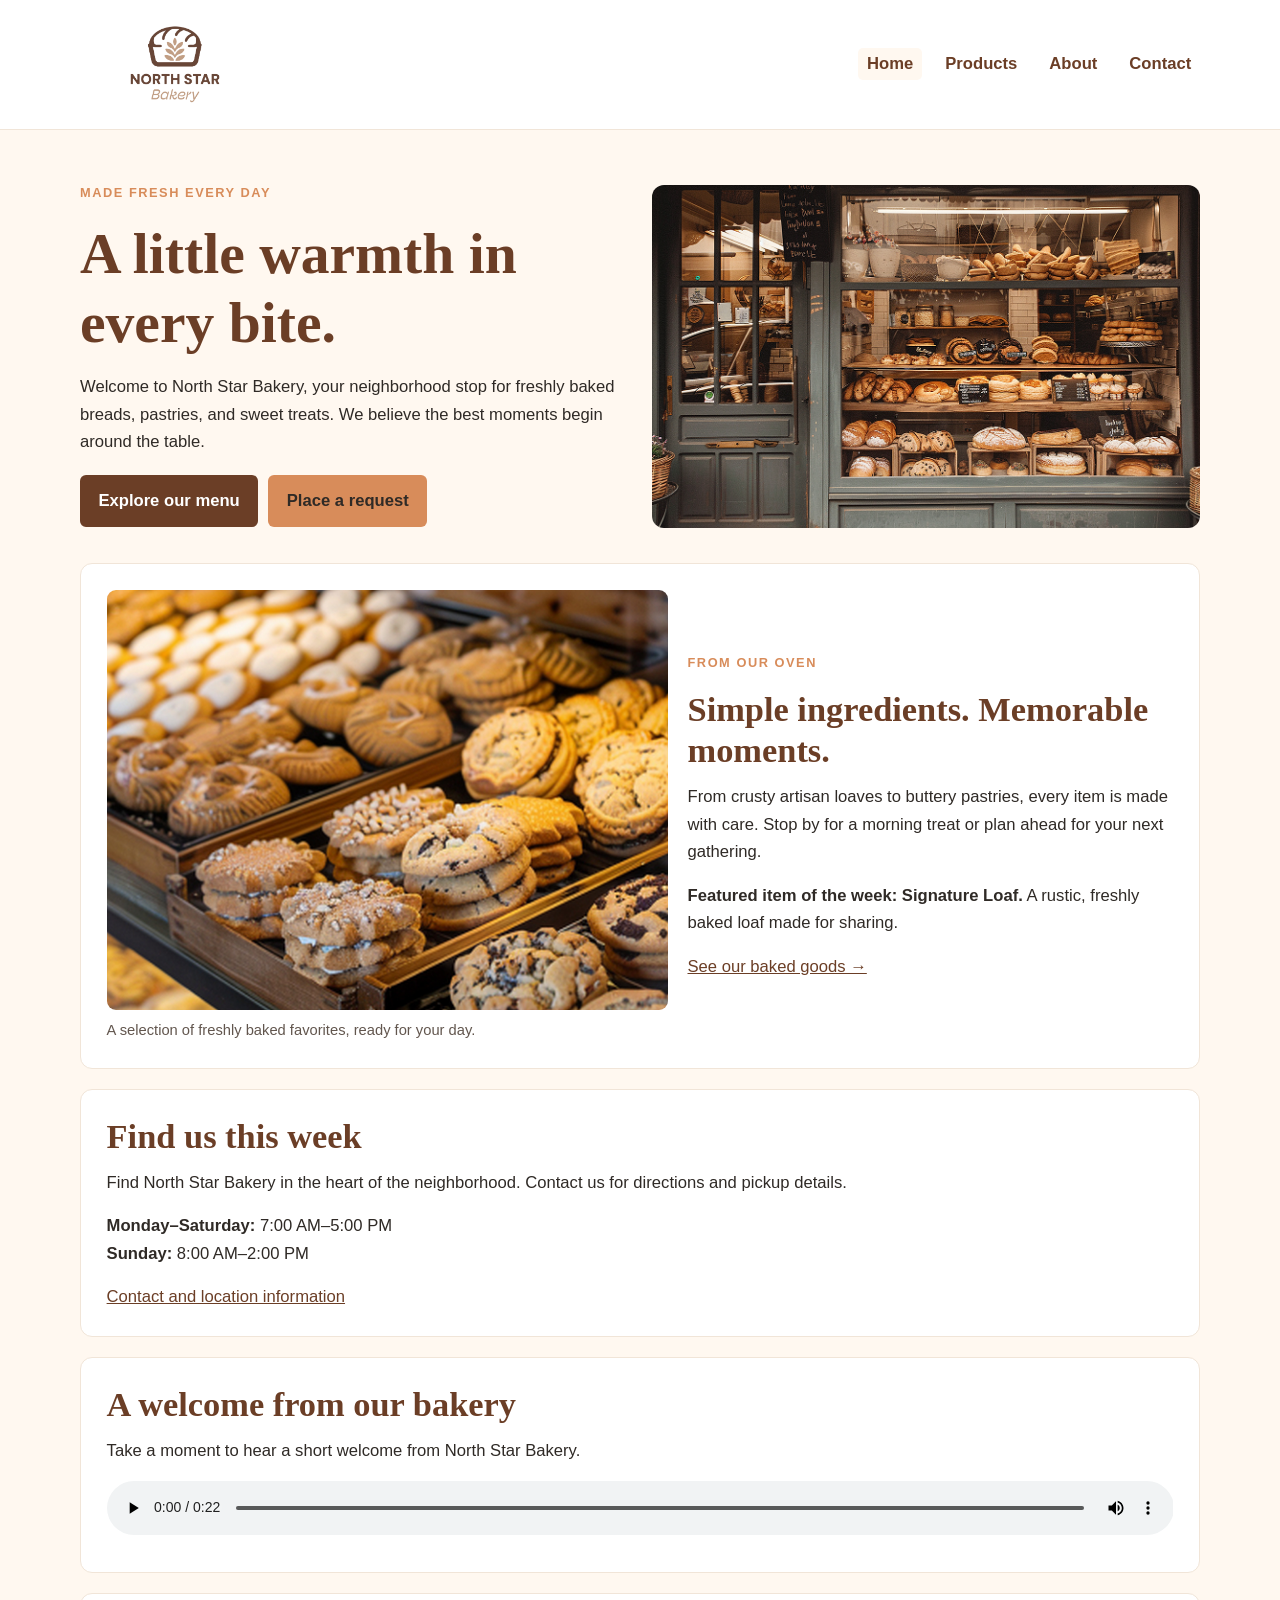
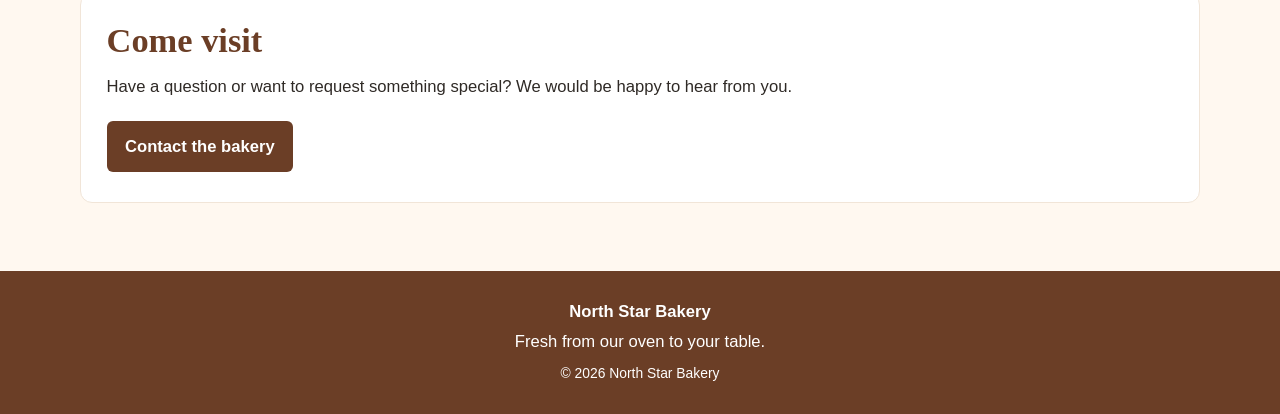
==== index.html @ 62cf56b2 "Add files via upload" ====
<!doctype html>
<html lang="en">
<head>
  <meta charset="utf-8">
  <meta name="viewport" content="width=device-width, initial-scale=1">
  <meta name="description" content="North Star Bakery — fresh breads, pastries, and handmade treats.">
  <title>Home | North Star Bakery</title>
  <link rel="stylesheet" href="css/styles.css">
</head>
<body>
  <a class="skip-link" href="#main">Skip to main content</a>
  <header class="site-header">
    <div class="header-inner">
      <a class="brand" href="index.html" aria-label="North Star Bakery home">
        <img src="images/bakery-logo.png" alt="North Star Bakery logo">
      </a>
      <nav aria-label="Main navigation"><ul><li><a href="index.html" aria-current="page">Home</a></li><li><a href="products.html">Products</a></li><li><a href="about.html">About</a></li><li><a href="contact.html">Contact</a></li></ul></nav>
    </div>
  </header>
  <main id="main">
    <section class="hero">
      <div class="hero-copy">
        <p class="eyebrow">Made fresh every day</p>
        <h1>A little warmth in every bite.</h1>
        <p>Welcome to North Star Bakery, your neighborhood stop for freshly baked breads, pastries, and sweet treats. We believe the best moments begin around the table.</p>
        <a class="button" href="products.html">Explore our menu</a>
        <a class="button secondary" href="contact.html">Place a request</a>
      </div>
      <div class="hero-image">
        <img src="images/bakery-storefront.png" alt="North Star Bakery storefront with fresh baked goods displayed in the window">
      </div>
    </section>
    <section class="split panel">
      <figure class="feature-figure">
        <picture>
          <source media="(min-width: 700px)" srcset="images/bakery-feature-large.png">
          <img src="images/bakery-feature-small.png" alt="Freshly baked cookies and pastries arranged in the bakery display">
        </picture>
        <figcaption>A selection of freshly baked favorites, ready for your day.</figcaption>
      </figure>
      <div>
        <p class="eyebrow">From our oven</p>
        <h2>Simple ingredients. Memorable moments.</h2>
        <p>From crusty artisan loaves to buttery pastries, every item is made with care. Stop by for a morning treat or plan ahead for your next gathering.</p>
        <p><strong>Featured item of the week: Signature Loaf.</strong> A rustic, freshly baked loaf made for sharing.</p>
        <a href="products.html">See our baked goods →</a>
      </div>
    </section>
    <section class="panel visit-summary">
      <h2>Find us this week</h2>
      <p>Find North Star Bakery in the heart of the neighborhood. Contact us for directions and pickup details.</p>
      <p><strong>Monday–Saturday:</strong> 7:00 AM–5:00 PM<br><strong>Sunday:</strong> 8:00 AM–2:00 PM</p>
      <a href="contact.html">Contact and location information</a>
    </section>
    <section class="panel">
      <h2>A welcome from our bakery</h2>
      <p>Take a moment to hear a short welcome from North Star Bakery.</p>
      <audio controls preload="metadata">
        <source src="media/bakery-welcome.mp3" type="audio/mpeg">
        Your browser does not support the audio player. Please visit us in person to experience North Star Bakery.
      </audio>
    </section>
    <section class="panel">
      <h2>Come visit</h2>
      <p>Have a question or want to request something special? We would be happy to hear from you.</p>
      <a class="button" href="contact.html">Contact the bakery</a>
    </section>
  </main>
  <footer class="site-footer">
    <p><strong>North Star Bakery</strong></p>
    <p>Fresh from our oven to your table.</p>
    <p><small>&copy; 2026 North Star Bakery</small></p>
  </footer>
</body>
</html>
---- css/styles.css ----
:root {
  --cream: #FFF8F0;
  --brown: #6B3E26;
  --peach: #D88C5A;
  --charcoal: #2F2A26;
  --white: #FFFFFF;
  --soft: #F1E5D8;
  --max: 1120px;
}
* { box-sizing: border-box; }
html { scroll-behavior: smooth; }
body {
  margin: 0;
  background: var(--cream);
  color: var(--charcoal);
  font-family: Arial, Helvetica, sans-serif;
  line-height: 1.65;
}
img, video, audio { max-width: 100%; }
img { display: block; height: auto; }
a { color: var(--brown); }
a:hover { color: #8A4D2D; }
.skip-link {
  position: absolute; left: -9999px; top: 0;
  background: var(--white); padding: .75rem 1rem; z-index: 20;
}
.skip-link:focus { left: 1rem; top: 1rem; }
.site-header {
  background: var(--white);
  border-bottom: 1px solid var(--soft);
}
.header-inner {
  width: min(100% - 2rem, var(--max));
  margin: auto;
  display: flex;
  flex-direction: column;
  align-items: center;
  gap: .75rem;
  padding: .9rem 0;
}
.brand img { width: 190px; max-height: 100px; object-fit: contain; }
nav ul {
  list-style: none; display: flex; flex-wrap: wrap;
  justify-content: center; gap: .35rem .9rem;
  margin: 0; padding: 0;
}
nav a {
  text-decoration: none; font-weight: 700;
  padding: .4rem .55rem; border-radius: 5px;
}
nav a[aria-current="page"] { background: var(--cream); color: var(--brown); }
main { width: min(100% - 2rem, var(--max)); margin: 0 auto; padding: 2rem 0 3rem; }
h1, h2, h3 { color: var(--brown); font-family: Georgia, "Times New Roman", serif; line-height: 1.2; }
h1 { font-size: clamp(2.1rem, 7vw, 3.6rem); margin: 0 0 1rem; }
h2 { font-size: clamp(1.55rem, 4vw, 2.15rem); margin: 0 0 .75rem; }
h3 { font-size: 1.3rem; margin: .5rem 0; }
p { margin: 0 0 1rem; }
.hero {
  display: flex; flex-direction: column; gap: 1.5rem;
  align-items: center; margin-bottom: 2rem;
}
.hero-copy { flex: 1 1 50%; }
.hero-image { flex: 1 1 50%; width: 100%; }
.hero-image img { width: 100%; aspect-ratio: 16 / 10; object-fit: cover; border-radius: 12px; }
.eyebrow { color: var(--peach); font-weight: 700; letter-spacing: .12em; text-transform: uppercase; font-size: .8rem; }
.button {
  display: inline-block; background: var(--brown); color: var(--white);
  text-decoration: none; font-weight: 700; padding: .75rem 1.15rem;
  border-radius: 6px; margin: .25rem .35rem .25rem 0;
}
.button:hover { background: #4F2D1D; color: var(--white); }
.button.secondary { background: var(--peach); color: var(--charcoal); }
.panel {
  background: var(--white); border: 1px solid var(--soft);
  border-radius: 12px; padding: 1.25rem; margin: 1.25rem 0;
}
.split { display: flex; flex-direction: column; gap: 1.25rem; }
.feature-figure { margin: 0; }
.feature-figure img, .feature-figure video {
  width: 100%; border-radius: 9px; object-fit: cover;
}
.feature-figure img { aspect-ratio: 4 / 3; }
.feature-figure figcaption { color: #62564E; font-size: .92rem; margin-top: .5rem; }
.cards { display: flex; flex-direction: column; gap: 1rem; }
.product-card {
  background: var(--white); border: 1px solid var(--soft);
  border-radius: 12px; overflow: hidden; flex: 1 1 230px;
}
.product-card img { width: 100%; height: 210px; object-fit: cover; }
.product-card div { padding: 1rem; }
.product-card p { margin-bottom: 0; }
audio, video { display: block; width: 100%; margin: .75rem 0; }
video { background: var(--charcoal); }
form { display: grid; gap: .9rem; }
.request-fields { min-width: 0; margin: 0; padding: 1rem; border: 1px solid var(--soft); border-radius: 8px; display: grid; gap: .9rem; }
.request-fields legend { padding: 0 .4rem; color: var(--brown); font-family: Georgia, "Times New Roman", serif; font-weight: 700; }
.price-range { margin: .65rem 0 0; color: var(--brown); font-weight: 700; }
.text-card { display: flex; align-items: center; }
.form-row { display: grid; gap: .9rem; }
label { display: block; font-weight: 700; margin-bottom: .25rem; }
input, select, textarea {
  display: block; width: 100%; min-width: 0; padding: .75rem;
  border: 1px solid #9B8879; border-radius: 6px;
  background: var(--white); color: var(--charcoal); font: inherit;
}
textarea { min-height: 115px; resize: vertical; }
input:focus, select:focus, textarea:focus, a:focus-visible, button:focus-visible {
  outline: 3px solid var(--peach); outline-offset: 2px;
}
button {
  border: 0; cursor: pointer; font: inherit;
}
.note { font-size: .9rem; color: #62564E; }
.site-footer { background: var(--brown); color: var(--white); padding: 1.5rem 1rem; text-align: center; }
.site-footer p { margin: .2rem 0; }
.site-footer a { color: var(--white); }
@media (min-width: 700px) {
  .header-inner { flex-direction: row; justify-content: space-between; }
  .hero, .split { flex-direction: row; align-items: center; }
  .hero-copy, .hero-image, .split > * { min-width: 0; }
  .cards { flex-direction: row; flex-wrap: wrap; }
  .form-row { grid-template-columns: 1fr 1fr; }
  main { padding-top: 2.75rem; }
}
@media (min-width: 1024px) {
  main { padding-top: 3.25rem; }
  .panel { padding: 1.6rem; }
  body { font-size: 1.04rem; }
}
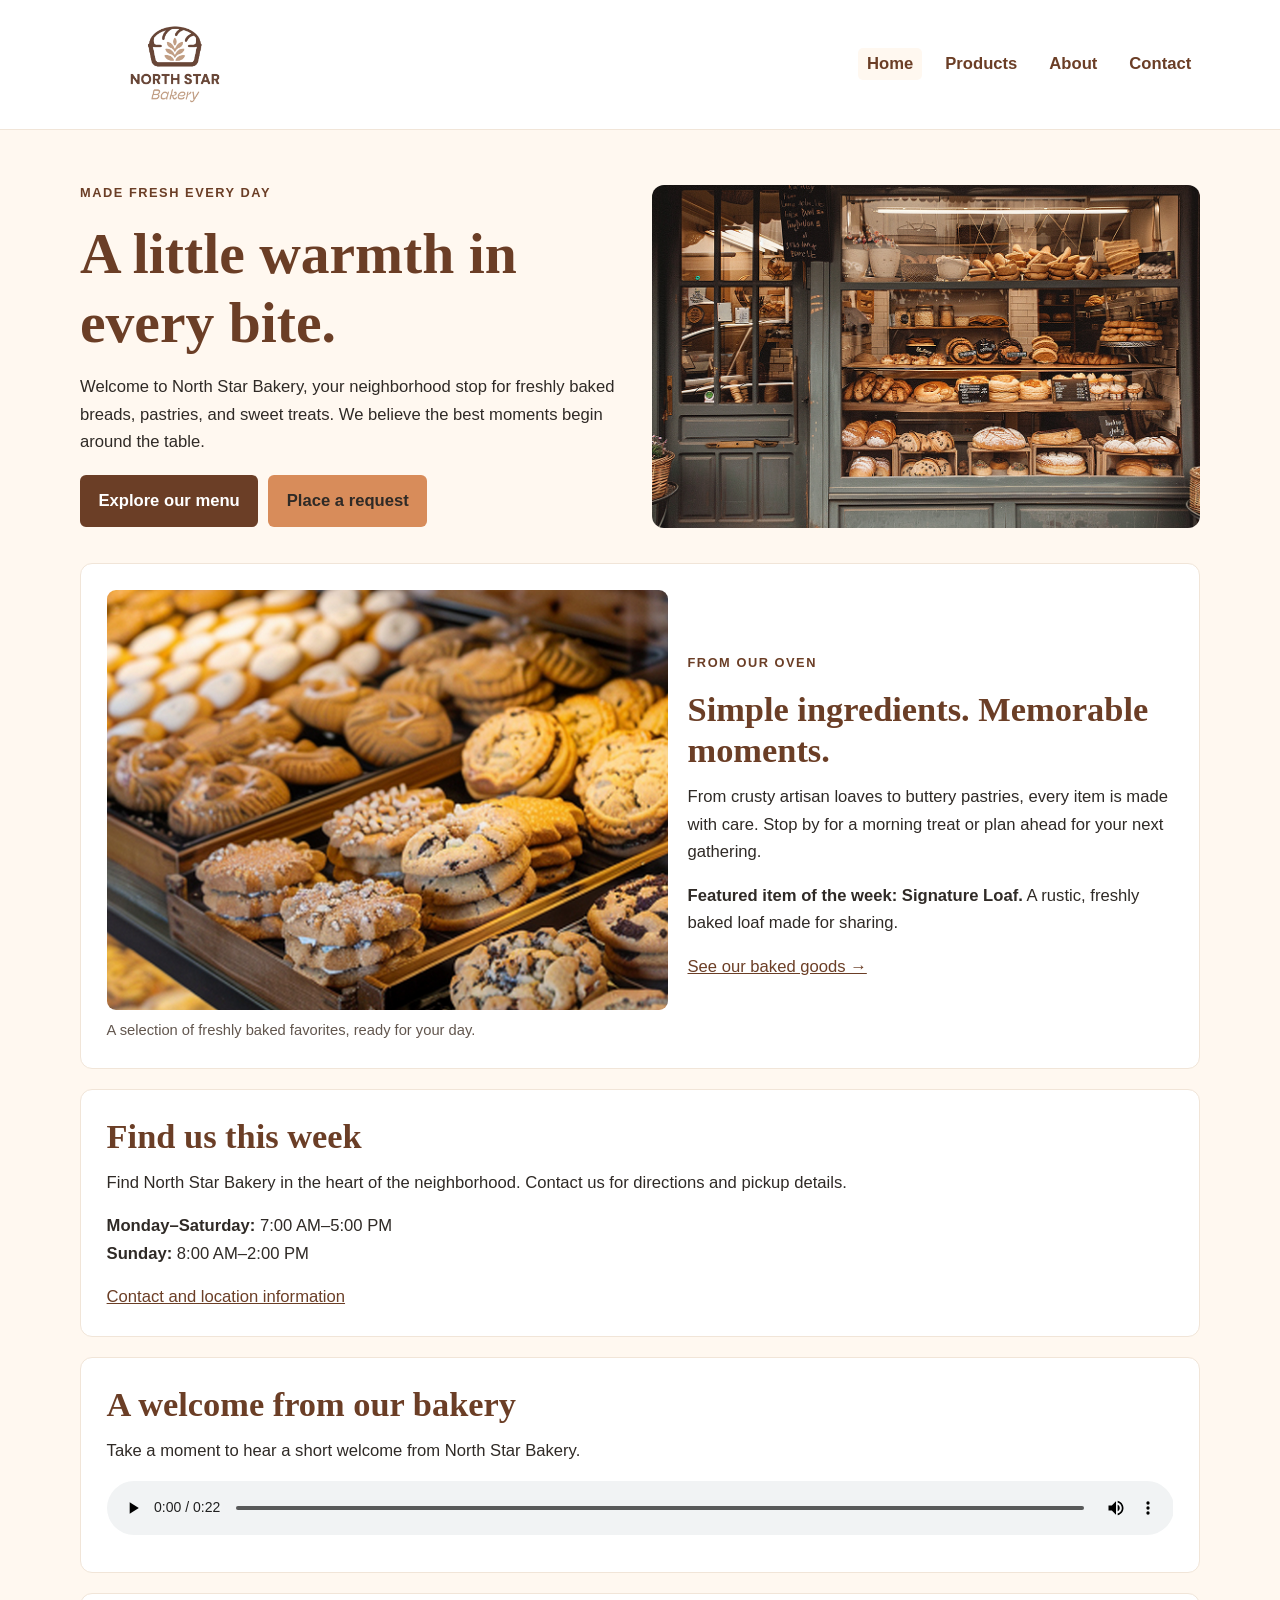
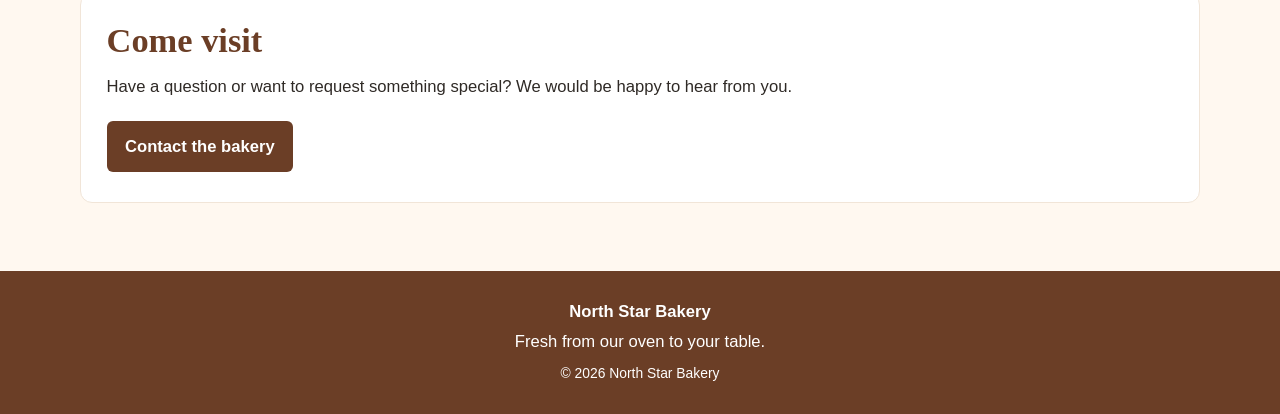
==== commit 634069d9: "Add files via upload" ====
--- a/index.html
+++ b/index.html
@@ -33,7 +33,7 @@
     <section class="split panel">
       <figure class="feature-figure">
         <picture>
-          <source media="(min-width: 700px)" srcset="images/bakery-feature-large.png">
+          <source media="(min-width: 768px)" srcset="images/bakery-feature-large.png">
           <img src="images/bakery-feature-small.png" alt="Freshly baked cookies and pastries arranged in the bakery display">
         </picture>
         <figcaption>A selection of freshly baked favorites, ready for your day.</figcaption>
--- a/css/styles.css
+++ b/css/styles.css
@@ -62,7 +62,7 @@
 .hero-copy { flex: 1 1 50%; }
 .hero-image { flex: 1 1 50%; width: 100%; }
 .hero-image img { width: 100%; aspect-ratio: 16 / 10; object-fit: cover; border-radius: 12px; }
-.eyebrow { color: var(--peach); font-weight: 700; letter-spacing: .12em; text-transform: uppercase; font-size: .8rem; }
+.eyebrow { color: var(--brown); font-weight: 700; letter-spacing: .12em; text-transform: uppercase; font-size: .8rem; }
 .button {
   display: inline-block; background: var(--brown); color: var(--white);
   text-decoration: none; font-weight: 700; padding: .75rem 1.15rem;
@@ -105,7 +105,7 @@
 }
 textarea { min-height: 115px; resize: vertical; }
 input:focus, select:focus, textarea:focus, a:focus-visible, button:focus-visible {
-  outline: 3px solid var(--peach); outline-offset: 2px;
+  outline: 3px solid var(--brown); outline-offset: 2px;
 }
 button {
   border: 0; cursor: pointer; font: inherit;
@@ -114,7 +114,7 @@
 .site-footer { background: var(--brown); color: var(--white); padding: 1.5rem 1rem; text-align: center; }
 .site-footer p { margin: .2rem 0; }
 .site-footer a { color: var(--white); }
-@media (min-width: 700px) {
+@media (min-width: 768px) {
   .header-inner { flex-direction: row; justify-content: space-between; }
   .hero, .split { flex-direction: row; align-items: center; }
   .hero-copy, .hero-image, .split > * { min-width: 0; }
